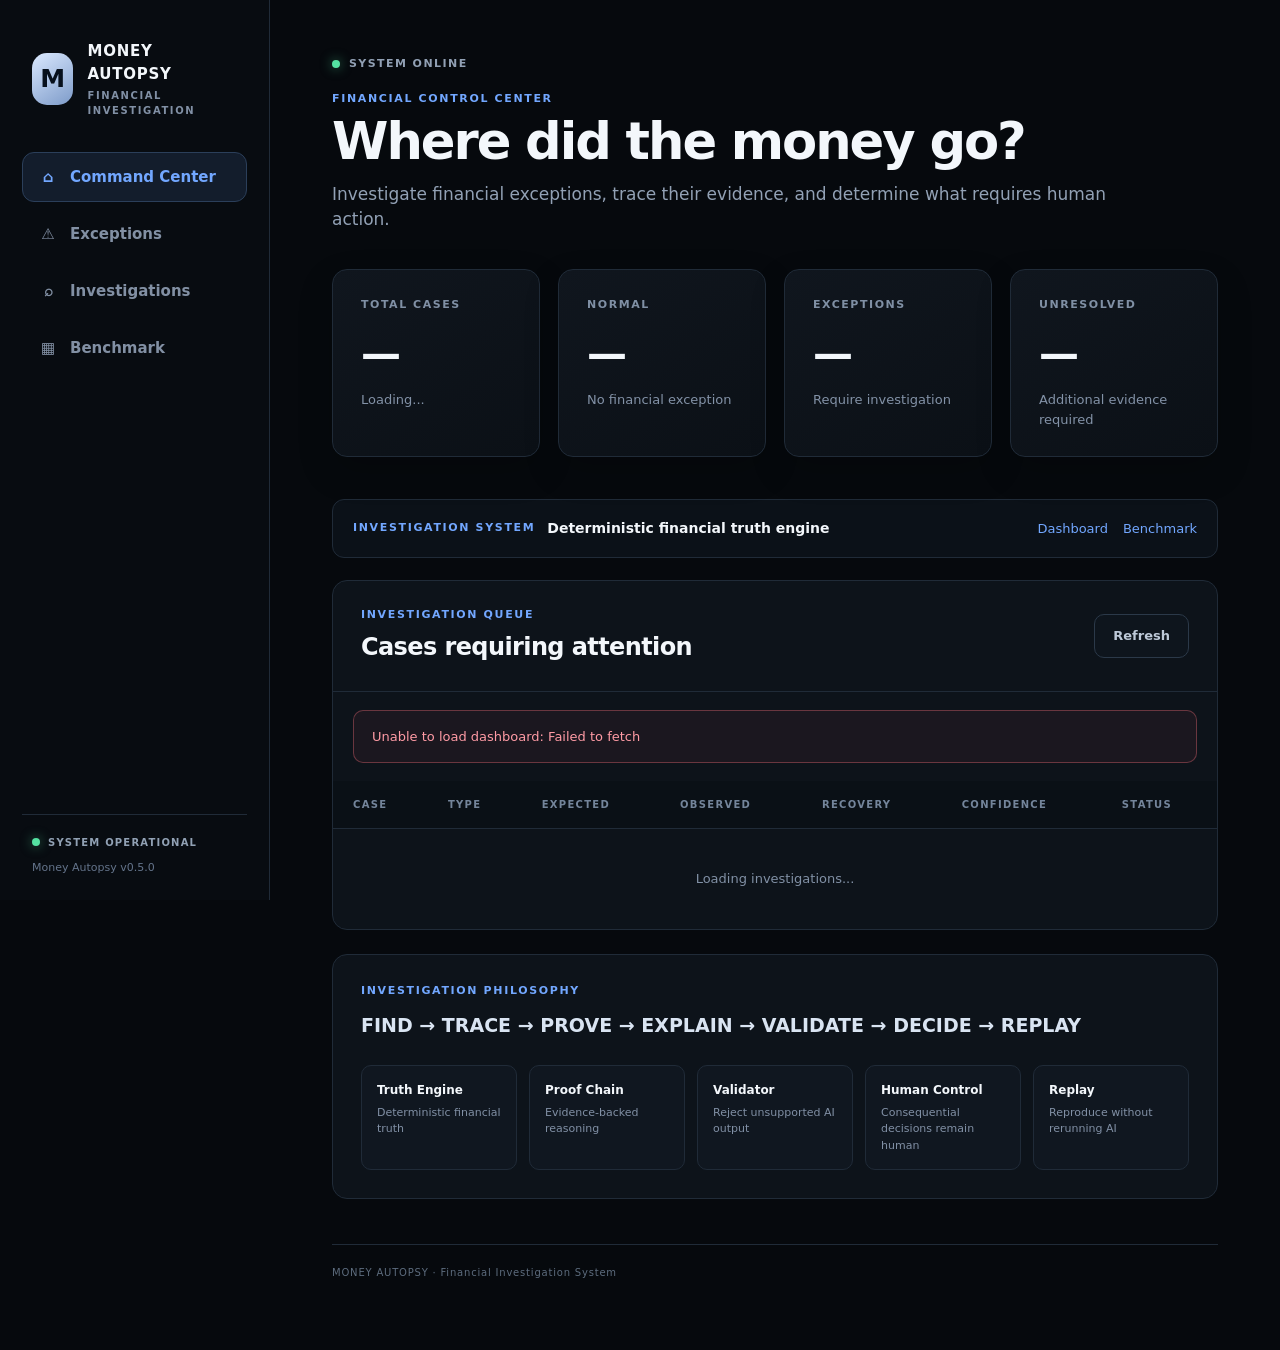
==== frontend/dashboard.html @ a24a87f7 "feat: initial Money Autopsy system" ====
﻿<!DOCTYPE html>
<html lang="en">

<head>

    <meta charset="UTF-8">

    <meta
        name="viewport"
        content="width=device-width, initial-scale=1.0"
    >

    <title>
        Command Center | Money Autopsy
    </title>

    <link
        rel="stylesheet"
        href="css/style.css?v=20260905b"
    >

</head>


<body>

<div class="app-shell">


    <!-- =====================================================
         SIDEBAR
         ===================================================== -->

    <aside class="sidebar">

        <div class="brand">

            <div class="brand-mark">
                M
            </div>

            <div>

                <div class="brand-name">
                    MONEY AUTOPSY
                </div>

                <div class="brand-subtitle">
                    FINANCIAL INVESTIGATION
                </div>

            </div>

        </div>


        <nav class="sidebar-nav">

            <a
                href="dashboard.html"
                class="nav-item active"
            >
                <span class="nav-icon">⌂</span>
                Command Center
            </a>


            <a
                href="#cases"
                class="nav-item"
            >
                <span class="nav-icon">⚠</span>
                Exceptions
            </a>


            <a
                href="#cases"
                class="nav-item"
            >
                <span class="nav-icon">⌕</span>
                Investigations
            </a>


            <a
                href="benchmark.html"
                class="nav-item"
            >
                <span class="nav-icon">▦</span>
                Benchmark
            </a>

        </nav>


        <div class="sidebar-footer">

            <div class="system-status">

                <span class="status-dot"></span>

                SYSTEM OPERATIONAL

            </div>

            <div class="sidebar-version">
                Money Autopsy v0.5.0
            </div>

        </div>

    </aside>


    <!-- =====================================================
         MAIN
         ===================================================== -->

    <main class="main-content">


        <div class="top-status">

            <span class="status-dot"></span>

            SYSTEM ONLINE

        </div>


        <section class="page-header">

            <div>

                <div class="eyebrow">
                    FINANCIAL CONTROL CENTER
                </div>

                <h1>
                    Where did the money go?
                </h1>

                <p class="page-description">
                    Investigate financial exceptions,
                    trace their evidence, and determine
                    what requires human action.
                </p>

            </div>

        </section>


        <!-- =================================================
             KPI CARDS
             ================================================= -->

        <section class="kpi-grid">


            <div class="kpi-card">

                <div class="kpi-label">
                    TOTAL CASES
                </div>

                <div
                    id="totalCases"
                    class="kpi-value"
                >
                    —
                </div>

                <div
                    id="totalCasesCaption"
                    class="kpi-caption"
                >
                    Loading...
                </div>

            </div>


            <div class="kpi-card">

                <div class="kpi-label">
                    NORMAL
                </div>

                <div
                    id="normalCases"
                    class="kpi-value"
                >
                    —
                </div>

                <div
                    id="normalCaption"
                    class="kpi-caption"
                >
                    No financial exception
                </div>

            </div>


            <div class="kpi-card">

                <div class="kpi-label">
                    EXCEPTIONS
                </div>

                <div
                    id="exceptionCases"
                    class="kpi-value"
                >
                    —
                </div>

                <div
                    id="exceptionCaption"
                    class="kpi-caption"
                >
                    Require investigation
                </div>

            </div>


            <div class="kpi-card">

                <div class="kpi-label">
                    UNRESOLVED
                </div>

                <div
                    id="unresolvedCases"
                    class="kpi-value"
                >
                    —
                </div>

                <div
                    id="unresolvedCaption"
                    class="kpi-caption"
                >
                    Additional evidence required
                </div>

            </div>

        </section>


        <!-- =================================================
             PHILOSOPHY
             ================================================= -->

        <section class="system-strip">

            <div class="eyebrow">
                INVESTIGATION SYSTEM
            </div>

            <strong>
                Deterministic financial truth engine
            </strong>

            <div class="system-strip-links">

                <a href="dashboard.html">
                    Dashboard
                </a>

                <a href="benchmark.html">
                    Benchmark
                </a>

            </div>

        </section>


        <!-- =================================================
             CASE QUEUE
             ================================================= -->

        <section
            id="cases"
            class="content-card"
        >

            <div class="card-header">

                <div>

                    <div class="eyebrow">
                        INVESTIGATION QUEUE
                    </div>

                    <h2>
                        Cases requiring attention
                    </h2>

                </div>


                <button
                    id="refreshButton"
                    class="secondary-button"
                >
                    Refresh
                </button>

            </div>


            <div
                id="dashboardError"
                class="error-panel hidden"
            ></div>


            <div class="table-wrapper">

                <table>

                    <thead>

                        <tr>

                            <th>CASE</th>

                            <th>TYPE</th>

                            <th>EXPECTED</th>

                            <th>OBSERVED</th>

                            <th>RECOVERY</th>

                            <th>CONFIDENCE</th>

                            <th>STATUS</th>

                        </tr>

                    </thead>


                    <tbody id="casesBody">

                        <tr>

                            <td
                                colspan="7"
                                class="table-empty"
                            >
                                Loading investigations...
                            </td>

                        </tr>

                    </tbody>

                </table>

            </div>

        </section>


        <!-- =================================================
             PHILOSOPHY
             ================================================= -->

        <section class="content-card philosophy-card">

            <div class="eyebrow">
                INVESTIGATION PHILOSOPHY
            </div>

            <div class="flow-title">
                FIND → TRACE → PROVE → EXPLAIN
                → VALIDATE → DECIDE → REPLAY
            </div>


            <div class="philosophy-grid">

                <div>
                    <strong>Truth Engine</strong>
                    <span>Deterministic financial truth</span>
                </div>

                <div>
                    <strong>Proof Chain</strong>
                    <span>Evidence-backed reasoning</span>
                </div>

                <div>
                    <strong>Validator</strong>
                    <span>Reject unsupported AI output</span>
                </div>

                <div>
                    <strong>Human Control</strong>
                    <span>Consequential decisions remain human</span>
                </div>

                <div>
                    <strong>Replay</strong>
                    <span>Reproduce without rerunning AI</span>
                </div>

            </div>

        </section>


        <footer class="page-footer">
            MONEY AUTOPSY · Financial Investigation System
        </footer>


    </main>

</div>


<script
    src="js/api.js?v=20260905b"
></script>

<script
    src="js/dashboard.js?v=20260905b"
></script>

</body>

</html>
---- frontend/css/style.css ----
﻿/* ============================================================
   MONEY AUTOPSY
   GLOBAL FRONTEND SYSTEM
   ============================================================ */

:root {

    --bg:
        #06090d;

    --panel:
        #0d1219;

    --panel-2:
        #101720;

    --border:
        #202b38;

    --border-light:
        #2b3949;

    --text:
        #f3f7fb;

    --muted:
        #8190a5;

    --muted-2:
        #64748b;

    --blue:
        #72a7ff;

    --blue-soft:
        #9bc1ff;

    --green:
        #54e1a1;

    --yellow:
        #f3c969;

    --red:
        #ff6f7d;

    --sidebar-width:
        270px;

}


/* ============================================================
   RESET
   ============================================================ */

* {

    box-sizing:
        border-box;

}


html {

    scroll-behavior:
        smooth;

}


body {

    margin:
        0;

    min-height:
        100vh;

    background:
        var(--bg);

    color:
        var(--text);

    font-family:
        Inter,
        ui-sans-serif,
        system-ui,
        -apple-system,
        BlinkMacSystemFont,
        "Segoe UI",
        sans-serif;

    font-size:
        15px;

    line-height:
        1.5;

}


button,
input,
select {

    font:
        inherit;

}


a {

    color:
        inherit;

    text-decoration:
        none;

}


/* ============================================================
   APP
   ============================================================ */

.app-shell {

    min-height:
        100vh;

    display:
        flex;

}


/* ============================================================
   SIDEBAR
   ============================================================ */

.sidebar {

    position:
        fixed;

    inset:
        0 auto 0 0;

    width:
        var(--sidebar-width);

    display:
        flex;

    flex-direction:
        column;

    padding:
        32px 22px 24px;

    background:
        #080c11;

    border-right:
        1px solid var(--border);

    z-index:
        20;

}


.brand {

    display:
        flex;

    align-items:
        center;

    gap:
        14px;

    padding:
        8px 10px 34px;

}


.brand-mark {

    width:
        52px;

    height:
        52px;

    display:
        grid;

    place-items:
        center;

    border-radius:
        15px;

    background:
        linear-gradient(
            145deg,
            #dbe9ff,
            #7d9bc9
        );

    color:
        #07101c;

    font-size:
        25px;

    font-weight:
        900;

}


.brand-name {

    font-size:
        15px;

    font-weight:
        900;

    letter-spacing:
        .05em;

}


.brand-subtitle {

    margin-top:
        3px;

    color:
        var(--muted);

    font-size:
        10px;

    letter-spacing:
        .16em;

    font-weight:
        700;

}


.sidebar-nav {

    display:
        flex;

    flex-direction:
        column;

    gap:
        7px;

}


.nav-item {

    min-height:
        50px;

    display:
        flex;

    align-items:
        center;

    gap:
        12px;

    padding:
        0 15px;

    border:
        1px solid transparent;

    border-radius:
        12px;

    color:
        #8290a4;

    font-size:
        15px;

    font-weight:
        600;

    transition:
        .18s ease;

}


.nav-item:hover {

    color:
        var(--text);

    background:
        #101721;

    border-color:
        var(--border);

}


.nav-item.active {

    color:
        var(--blue);

    background:
        #131d2c;

    border-color:
        #2b3f5a;

}


.nav-icon {

    width:
        20px;

    text-align:
        center;

    color:
        currentColor;

}


.sidebar-footer {

    margin-top:
        auto;

    padding:
        20px 10px 0;

    border-top:
        1px solid var(--border);

}


.system-status {

    display:
        flex;

    align-items:
        center;

    gap:
        8px;

    color:
        #91a1b4;

    font-size:
        10px;

    letter-spacing:
        .12em;

    font-weight:
        800;

}


.status-dot {

    width:
        8px;

    height:
        8px;

    border-radius:
        50%;

    display:
        inline-block;

    background:
        var(--green);

    box-shadow:
        0 0 12px
        rgba(84,225,161,.55);

}


.sidebar-version {

    margin-top:
        10px;

    color:
        var(--muted-2);

    font-size:
        11px;

}


/* ============================================================
   MAIN
   ============================================================ */

.main-content {

    width:
        calc(100% - var(--sidebar-width));

    margin-left:
        var(--sidebar-width);

    padding:
        56px 62px 70px;

    min-height:
        100vh;

}


.top-status {

    display:
        flex;

    align-items:
        center;

    gap:
        9px;

    margin-bottom:
        18px;

    color:
        #91a0b4;

    font-size:
        11px;

    font-weight:
        800;

    letter-spacing:
        .13em;

}


/* ============================================================
   HEADER
   ============================================================ */

.page-header {

    display:
        flex;

    align-items:
        flex-end;

    justify-content:
        space-between;

    gap:
        30px;

    margin-bottom:
        36px;

}


.eyebrow {

    margin-bottom:
        8px;

    color:
        var(--blue);

    font-size:
        11px;

    font-weight:
        900;

    letter-spacing:
        .15em;

}


h1 {

    margin:
        0;

    font-size:
        clamp(38px, 4vw, 58px);

    line-height:
        1.03;

    letter-spacing:
        -.04em;

}


h2 {

    margin:
        0;

    font-size:
        24px;

    letter-spacing:
        -.025em;

}


h3 {

    margin:
        0 0 7px;

}


.page-description {

    max-width:
        780px;

    margin:
        14px 0 0;

    color:
        #92a1b5;

    font-size:
        17px;

}


/* ============================================================
   BUTTONS
   ============================================================ */

.primary-button,
.secondary-button {

    display:
        inline-flex;

    align-items:
        center;

    justify-content:
        center;

    min-height:
        44px;

    padding:
        0 18px;

    border-radius:
        10px;

    cursor:
        pointer;

    font-size:
        13px;

    font-weight:
        800;

    transition:
        .18s ease;

}


.primary-button {

    border:
        1px solid #83aef0;

    background:
        #9bbcf0;

    color:
        #07101c;

}


.primary-button:hover {

    transform:
        translateY(-1px);

    filter:
        brightness(1.08);

}


.primary-button:disabled {

    opacity:
        .55;

    cursor:
        wait;

    transform:
        none;

}


.secondary-button {

    border:
        1px solid var(--border-light);

    background:
        #0e151d;

    color:
        #bdc9d8;

}


.secondary-button:hover {

    border-color:
        #48617f;

    color:
        var(--text);

}


.inline-button {

    margin-top:
        14px;

}


/* ============================================================
   KPI
   ============================================================ */

.kpi-grid {

    display:
        grid;

    grid-template-columns:
        repeat(4, minmax(0, 1fr));

    gap:
        18px;

    margin-bottom:
        42px;

}


.kpi-grid.three-column {

    grid-template-columns:
        repeat(3, minmax(0, 1fr));

}


.kpi-card {

    min-height:
        165px;

    padding:
        27px 28px;

    background:
        linear-gradient(
            145deg,
            #10161e,
            #0b1016
        );

    border:
        1px solid var(--border);

    border-radius:
        15px;

    box-shadow:
        0 14px 35px
        rgba(0,0,0,.18);

}


.kpi-label {

    color:
        #8090a5;

    font-size:
        11px;

    font-weight:
        900;

    letter-spacing:
        .14em;

}


.kpi-value {

    margin-top:
        21px;

    font-size:
        40px;

    line-height:
        1;

    font-weight:
        900;

    letter-spacing:
        -.035em;

}


.kpi-caption {

    margin-top:
        16px;

    color:
        #8392a7;

    font-size:
        13px;

}


/* ============================================================
   SYSTEM STRIP
   ============================================================ */

.system-strip {

    display:
        flex;

    align-items:
        center;

    gap:
        12px;

    margin:
        10px 0 22px;

    padding:
        18px 20px;

    background:
        #0b1118;

    border:
        1px solid var(--border);

    border-radius:
        12px;

}


.system-strip .eyebrow {

    margin:
        0;

}


.system-strip strong {

    font-size:
        14px;

}


.system-strip-links {

    margin-left:
        auto;

    display:
        flex;

    gap:
        15px;

}


.system-strip-links a {

    color:
        var(--blue);

    font-size:
        13px;

}


/* ============================================================
   CONTENT CARD
   ============================================================ */

.content-card {

    margin-bottom:
        24px;

    background:
        #0d131a;

    border:
        1px solid var(--border);

    border-radius:
        15px;

    overflow:
        hidden;

}


.card-header {

    display:
        flex;

    align-items:
        center;

    justify-content:
        space-between;

    gap:
        20px;

    padding:
        26px 28px;

    border-bottom:
        1px solid var(--border);

}


.card-header .eyebrow {

    margin-bottom:
        5px;

}


/* ============================================================
   TABLE
   ============================================================ */

.table-wrapper {

    width:
        100%;

    overflow-x:
        auto;

}


table {

    width:
        100%;

    border-collapse:
        collapse;

}


th {

    padding:
        16px 20px;

    text-align:
        left;

    color:
        #74859b;

    background:
        #0a1016;

    font-size:
        10px;

    letter-spacing:
        .13em;

    font-weight:
        900;

    white-space:
        nowrap;

}


td {

    padding:
        18px 20px;

    border-top:
        1px solid var(--border);

    color:
        #aebbd0;

    font-size:
        13px;

    white-space:
        nowrap;

}


tr:hover td {

    background:
        #101821;

}


.case-link {

    color:
        var(--blue);

    font-weight:
        800;

}


.case-link:hover {

    text-decoration:
        underline;

}


.type-badge,
.status-badge {

    display:
        inline-flex;

    align-items:
        center;

    min-height:
        26px;

    padding:
        0 9px;

    border:
        1px solid var(--border-light);

    border-radius:
        999px;

    color:
        #aebdd0;

    background:
        #101720;

    font-size:
        10px;

    font-weight:
        800;

}


.table-empty {

    height:
        100px;

    text-align:
        center;

    color:
        var(--muted);

}


/* ============================================================
   ERROR / LOADING
   ============================================================ */

.hidden {

    display:
        none !important;

}


.error-panel {

    margin:
        18px 20px;

    padding:
        16px 18px;

    border:
        1px solid
        rgba(255,111,125,.35);

    border-radius:
        10px;

    background:
        rgba(255,111,125,.06);

    color:
        #ff9ba5;

    font-size:
        13px;

}


.loading-panel {

    display:
        flex;

    align-items:
        center;

    gap:
        18px;

    margin-bottom:
        24px;

    padding:
        22px 25px;

    background:
        #0d141c;

    border:
        1px solid var(--border);

    border-radius:
        13px;

}


.loading-panel p {

    margin:
        4px 0 0;

    color:
        var(--muted);

    font-size:
        13px;

}


.spinner {

    width:
        30px;

    height:
        30px;

    border:
        3px solid #263241;

    border-top-color:
        var(--blue);

    border-radius:
        50%;

    animation:
        spin .8s linear infinite;

}


@keyframes spin {

    to {
        transform:
            rotate(360deg);
    }

}


/* ============================================================
   INVESTIGATION
   ============================================================ */

.case-hero {

    display:
        flex;

    align-items:
        center;

    justify-content:
        space-between;

    gap:
        30px;

    margin-bottom:
        24px;

    padding:
        28px;

    background:
        linear-gradient(
            135deg,
            #111b27,
            #0d141b
        );

    border:
        1px solid var(--border);

    border-radius:
        15px;

}


.case-hero-id {

    font-family:
        ui-monospace,
        SFMono-Regular,
        Menlo,
        monospace;

    font-size:
        27px;

    font-weight:
        900;

}


.case-hero-status {

    display:
        flex;

    gap:
        36px;

}


.case-status-block span {

    display:
        block;

    margin-bottom:
        5px;

    color:
        #708097;

    font-size:
        9px;

    font-weight:
        900;

    letter-spacing:
        .12em;

}


.case-status-block strong {

    color:
        var(--blue-soft);

}


/* ============================================================
   EVIDENCE
   ============================================================ */

.evidence-list {

    padding:
        8px 28px 28px;

}


.evidence-row {

    display:
        grid;

    grid-template-columns:
        210px 1fr;

    gap:
        20px;

    padding:
        17px 0;

    border-bottom:
        1px solid var(--border);

}


.evidence-row:last-child {

    border-bottom:
        0;

}


.evidence-type {

    color:
        #8090a6;

    font-size:
        11px;

    font-weight:
        900;

    letter-spacing:
        .1em;

}


.evidence-id {

    color:
        var(--blue-soft);

    font-family:
        ui-monospace,
        SFMono-Regular,
        Menlo,
        monospace;

    font-size:
        13px;

}


/* ============================================================
   PROOF
   ============================================================ */

.proof-list {

    padding:
        20px 28px 28px;

}


.proof-step {

    display:
        grid;

    grid-template-columns:
        48px 1fr;

    gap:
        17px;

    padding:
        20px 0;

    border-bottom:
        1px solid var(--border);

}


.proof-step:last-child {

    border-bottom:
        0;

}


.proof-index {

    width:
        38px;

    height:
        38px;

    display:
        grid;

    place-items:
        center;

    border:
        1px solid #2c425d;

    border-radius:
        10px;

    background:
        #111b27;

    color:
        var(--blue);

    font-family:
        ui-monospace,
        monospace;

    font-size:
        11px;

    font-weight:
        900;

}


.proof-title {

    margin-bottom:
        5px;

    font-weight:
        800;

}


.proof-description {

    color:
        var(--muted);

    font-size:
        13px;

}


/* ============================================================
   EMPTY
   ============================================================ */

.empty-panel {

    margin:
        25px;

    padding:
        45px 25px;

    text-align:
        center;

    border:
        1px dashed #293746;

    border-radius:
        13px;

    background:
        #0b1117;

}


.empty-icon {

    width:
        42px;

    height:
        42px;

    display:
        grid;

    place-items:
        center;

    margin:
        0 auto 14px;

    border-radius:
        50%;

    background:
        rgba(84,225,161,.08);

    color:
        var(--green);

    font-weight:
        900;

}


/* ============================================================
   PHILOSOPHY
   ============================================================ */

.philosophy-card {

    padding:
        28px;

}


.flow-title {

    margin:
        12px 0 25px;

    color:
        #d9e4f2;

    font-size:
        19px;

    font-weight:
        700;

}


.philosophy-grid {

    display:
        grid;

    grid-template-columns:
        repeat(5, 1fr);

    gap:
        12px;

}


.philosophy-grid div {

    padding:
        15px;

    background:
        #101720;

    border:
        1px solid var(--border);

    border-radius:
        10px;

}


.philosophy-grid strong {

    display:
        block;

    font-size:
        12px;

}


.philosophy-grid span {

    display:
        block;

    margin-top:
        6px;

    color:
        var(--muted);

    font-size:
        11px;

}


/* ============================================================
   PRINCIPLE
   ============================================================ */

.principle-card {

    margin-top:
        24px;

    padding:
        30px;

    background:
        linear-gradient(
            135deg,
            #101a27,
            #0c131b
        );

    border:
        1px solid #24364c;

    border-radius:
        15px;

}


.principle-badge {

    display:
        inline-flex;

    padding:
        6px 9px;

    border:
        1px solid #2b425f;

    border-radius:
        999px;

    color:
        var(--blue);

    background:
        #101b29;

    font-size:
        9px;

    font-weight:
        900;

    letter-spacing:
        .12em;

}


.principle-card h2 {

    margin-top:
        14px;

}


.principle-card p {

    max-width:
        850px;

    margin:
        10px 0 0;

    color:
        var(--muted);

}


/* ============================================================
   FOOTER
   ============================================================ */

.page-footer {

    display:
        flex;

    justify-content:
        space-between;

    margin-top:
        45px;

    padding-top:
        20px;

    border-top:
        1px solid var(--border);

    color:
        #5d6c7e;

    font-size:
        10px;

    letter-spacing:
        .08em;

}


/* ============================================================
   RESPONSIVE
   ============================================================ */

@media (
    max-width: 1100px
) {

    :root {

        --sidebar-width:
            220px;

    }


    .main-content {

        padding:
            40px 35px;

    }


    .kpi-grid {

        grid-template-columns:
            repeat(2, 1fr);

    }


    .philosophy-grid {

        grid-template-columns:
            repeat(2, 1fr);

    }

}


@media (
    max-width: 760px
) {

    .sidebar {

        position:
            relative;

        width:
            100%;

        min-height:
            auto;

        border-right:
            0;

        border-bottom:
            1px solid var(--border);

    }


    .app-shell {

        display:
            block;

    }


    .main-content {

        width:
            100%;

        margin-left:
            0;

        padding:
            30px 18px;

    }


    .sidebar-nav {

        flex-direction:
            row;

        overflow-x:
            auto;

    }


    .nav-item {

        white-space:
            nowrap;

    }


    .page-header {

        align-items:
            flex-start;

        flex-direction:
            column;

    }


    .kpi-grid,
    .kpi-grid.three-column {

        grid-template-columns:
            1fr;

    }


    .case-hero {

        align-items:
            flex-start;

        flex-direction:
            column;

    }


    .case-hero-status {

        flex-wrap:
            wrap;

    }


    .evidence-row {

        grid-template-columns:
            1fr;

        gap:
            5px;

    }


    .philosophy-grid {

        grid-template-columns:
            1fr;

    }

}
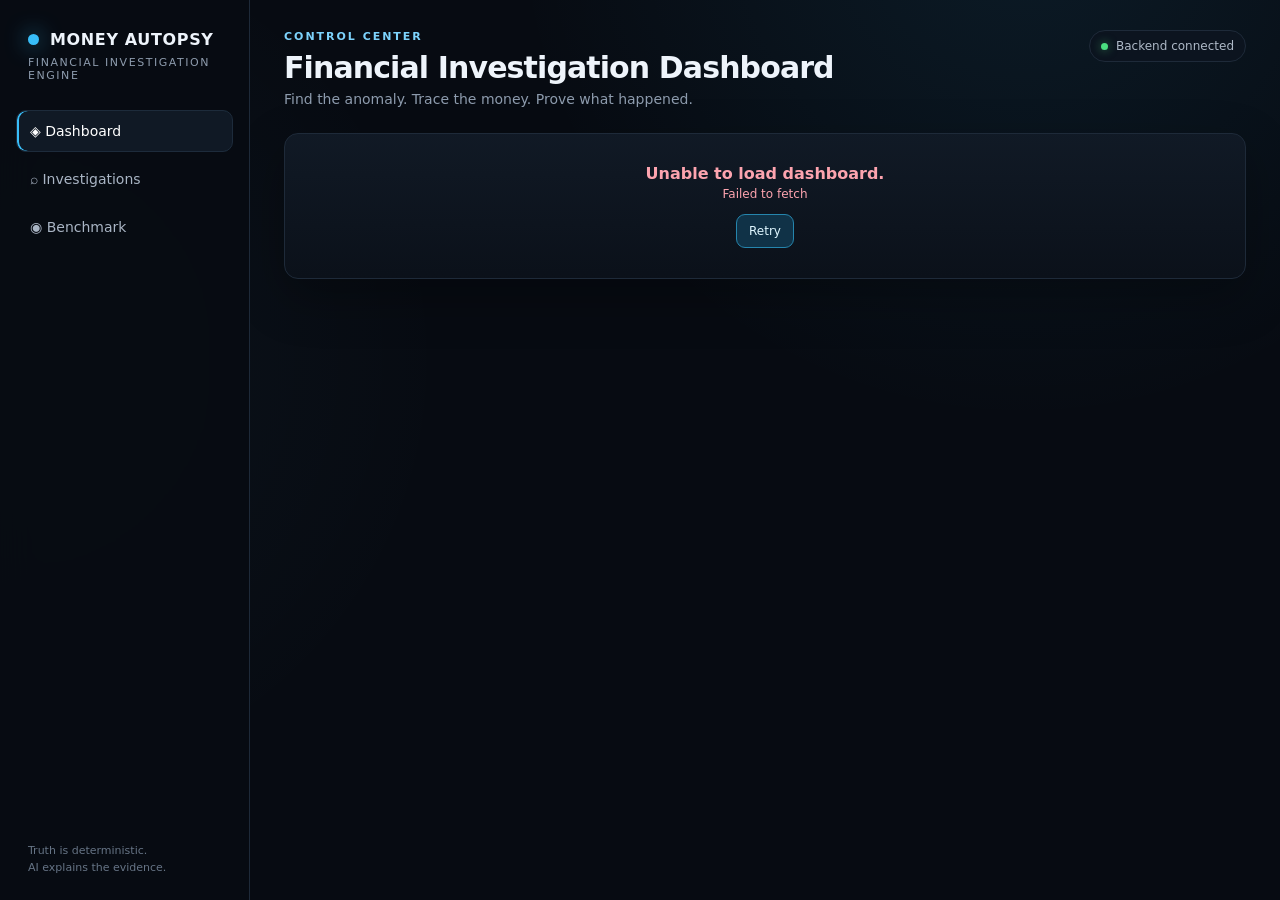
==== commit df25032d: "feat: complete Money Autopsy investigation platform" ====
--- a/frontend/dashboard.html
+++ b/frontend/dashboard.html
@@ -1,442 +1 @@
-﻿<!DOCTYPE html>
-<html lang="en">
-
-<head>
-
-    <meta charset="UTF-8">
-
-    <meta
-        name="viewport"
-        content="width=device-width, initial-scale=1.0"
-    >
-
-    <title>
-        Command Center | Money Autopsy
-    </title>
-
-    <link
-        rel="stylesheet"
-        href="css/style.css?v=20260905b"
-    >
-
-</head>
-
-
-<body>
-
-<div class="app-shell">
-
-
-    <!-- =====================================================
-         SIDEBAR
-         ===================================================== -->
-
-    <aside class="sidebar">
-
-        <div class="brand">
-
-            <div class="brand-mark">
-                M
-            </div>
-
-            <div>
-
-                <div class="brand-name">
-                    MONEY AUTOPSY
-                </div>
-
-                <div class="brand-subtitle">
-                    FINANCIAL INVESTIGATION
-                </div>
-
-            </div>
-
-        </div>
-
-
-        <nav class="sidebar-nav">
-
-            <a
-                href="dashboard.html"
-                class="nav-item active"
-            >
-                <span class="nav-icon">⌂</span>
-                Command Center
-            </a>
-
-
-            <a
-                href="#cases"
-                class="nav-item"
-            >
-                <span class="nav-icon">⚠</span>
-                Exceptions
-            </a>
-
-
-            <a
-                href="#cases"
-                class="nav-item"
-            >
-                <span class="nav-icon">⌕</span>
-                Investigations
-            </a>
-
-
-            <a
-                href="benchmark.html"
-                class="nav-item"
-            >
-                <span class="nav-icon">▦</span>
-                Benchmark
-            </a>
-
-        </nav>
-
-
-        <div class="sidebar-footer">
-
-            <div class="system-status">
-
-                <span class="status-dot"></span>
-
-                SYSTEM OPERATIONAL
-
-            </div>
-
-            <div class="sidebar-version">
-                Money Autopsy v0.5.0
-            </div>
-
-        </div>
-
-    </aside>
-
-
-    <!-- =====================================================
-         MAIN
-         ===================================================== -->
-
-    <main class="main-content">
-
-
-        <div class="top-status">
-
-            <span class="status-dot"></span>
-
-            SYSTEM ONLINE
-
-        </div>
-
-
-        <section class="page-header">
-
-            <div>
-
-                <div class="eyebrow">
-                    FINANCIAL CONTROL CENTER
-                </div>
-
-                <h1>
-                    Where did the money go?
-                </h1>
-
-                <p class="page-description">
-                    Investigate financial exceptions,
-                    trace their evidence, and determine
-                    what requires human action.
-                </p>
-
-            </div>
-
-        </section>
-
-
-        <!-- =================================================
-             KPI CARDS
-             ================================================= -->
-
-        <section class="kpi-grid">
-
-
-            <div class="kpi-card">
-
-                <div class="kpi-label">
-                    TOTAL CASES
-                </div>
-
-                <div
-                    id="totalCases"
-                    class="kpi-value"
-                >
-                    —
-                </div>
-
-                <div
-                    id="totalCasesCaption"
-                    class="kpi-caption"
-                >
-                    Loading...
-                </div>
-
-            </div>
-
-
-            <div class="kpi-card">
-
-                <div class="kpi-label">
-                    NORMAL
-                </div>
-
-                <div
-                    id="normalCases"
-                    class="kpi-value"
-                >
-                    —
-                </div>
-
-                <div
-                    id="normalCaption"
-                    class="kpi-caption"
-                >
-                    No financial exception
-                </div>
-
-            </div>
-
-
-            <div class="kpi-card">
-
-                <div class="kpi-label">
-                    EXCEPTIONS
-                </div>
-
-                <div
-                    id="exceptionCases"
-                    class="kpi-value"
-                >
-                    —
-                </div>
-
-                <div
-                    id="exceptionCaption"
-                    class="kpi-caption"
-                >
-                    Require investigation
-                </div>
-
-            </div>
-
-
-            <div class="kpi-card">
-
-                <div class="kpi-label">
-                    UNRESOLVED
-                </div>
-
-                <div
-                    id="unresolvedCases"
-                    class="kpi-value"
-                >
-                    —
-                </div>
-
-                <div
-                    id="unresolvedCaption"
-                    class="kpi-caption"
-                >
-                    Additional evidence required
-                </div>
-
-            </div>
-
-        </section>
-
-
-        <!-- =================================================
-             PHILOSOPHY
-             ================================================= -->
-
-        <section class="system-strip">
-
-            <div class="eyebrow">
-                INVESTIGATION SYSTEM
-            </div>
-
-            <strong>
-                Deterministic financial truth engine
-            </strong>
-
-            <div class="system-strip-links">
-
-                <a href="dashboard.html">
-                    Dashboard
-                </a>
-
-                <a href="benchmark.html">
-                    Benchmark
-                </a>
-
-            </div>
-
-        </section>
-
-
-        <!-- =================================================
-             CASE QUEUE
-             ================================================= -->
-
-        <section
-            id="cases"
-            class="content-card"
-        >
-
-            <div class="card-header">
-
-                <div>
-
-                    <div class="eyebrow">
-                        INVESTIGATION QUEUE
-                    </div>
-
-                    <h2>
-                        Cases requiring attention
-                    </h2>
-
-                </div>
-
-
-                <button
-                    id="refreshButton"
-                    class="secondary-button"
-                >
-                    Refresh
-                </button>
-
-            </div>
-
-
-            <div
-                id="dashboardError"
-                class="error-panel hidden"
-            ></div>
-
-
-            <div class="table-wrapper">
-
-                <table>
-
-                    <thead>
-
-                        <tr>
-
-                            <th>CASE</th>
-
-                            <th>TYPE</th>
-
-                            <th>EXPECTED</th>
-
-                            <th>OBSERVED</th>
-
-                            <th>RECOVERY</th>
-
-                            <th>CONFIDENCE</th>
-
-                            <th>STATUS</th>
-
-                        </tr>
-
-                    </thead>
-
-
-                    <tbody id="casesBody">
-
-                        <tr>
-
-                            <td
-                                colspan="7"
-                                class="table-empty"
-                            >
-                                Loading investigations...
-                            </td>
-
-                        </tr>
-
-                    </tbody>
-
-                </table>
-
-            </div>
-
-        </section>
-
-
-        <!-- =================================================
-             PHILOSOPHY
-             ================================================= -->
-
-        <section class="content-card philosophy-card">
-
-            <div class="eyebrow">
-                INVESTIGATION PHILOSOPHY
-            </div>
-
-            <div class="flow-title">
-                FIND → TRACE → PROVE → EXPLAIN
-                → VALIDATE → DECIDE → REPLAY
-            </div>
-
-
-            <div class="philosophy-grid">
-
-                <div>
-                    <strong>Truth Engine</strong>
-                    <span>Deterministic financial truth</span>
-                </div>
-
-                <div>
-                    <strong>Proof Chain</strong>
-                    <span>Evidence-backed reasoning</span>
-                </div>
-
-                <div>
-                    <strong>Validator</strong>
-                    <span>Reject unsupported AI output</span>
-                </div>
-
-                <div>
-                    <strong>Human Control</strong>
-                    <span>Consequential decisions remain human</span>
-                </div>
-
-                <div>
-                    <strong>Replay</strong>
-                    <span>Reproduce without rerunning AI</span>
-                </div>
-
-            </div>
-
-        </section>
-
-
-        <footer class="page-footer">
-            MONEY AUTOPSY · Financial Investigation System
-        </footer>
-
-
-    </main>
-
-</div>
-
-
-<script
-    src="js/api.js?v=20260905b"
-></script>
-
-<script
-    src="js/dashboard.js?v=20260905b"
-></script>
-
-</body>
-
-</html>+<!doctype html><html lang="en"><head><meta charset="utf-8"><meta name="viewport" content="width=device-width,initial-scale=1"><title>Money Autopsy — Dashboard</title><link rel="stylesheet" href="css/style.css?v=3"></head><body><div class="app"><aside class="sidebar"><div class="brand"><div class="brand-mark"><span class="brand-dot"></span><span>MONEY AUTOPSY</span></div><small>Financial investigation engine</small></div><nav class="nav"><a class="active" href="dashboard.html">◈ Dashboard</a><a href="investigation.html">⌕ Investigations</a><a href="benchmark.html">◉ Benchmark</a></nav><div class="sidebar-foot">Truth is deterministic.<br>AI explains the evidence.</div></aside><main class="main"><header class="topbar"><div><div class="eyebrow">Control center</div><h1>Financial Investigation Dashboard</h1><p class="subtitle">Find the anomaly. Trace the money. Prove what happened.</p></div><div class="status-pill"><span class="status-dot"></span> Backend connected</div></header><div id="dashboard-error" class="card error" hidden></div><div id="dashboard-loading" class="card loading">Loading financial control center…</div><section id="dashboard-content" hidden><div class="grid kpis"><div class="card kpi"><div class="kpi-label">Total cases</div><div id="total-cases" class="kpi-value">—</div><div class="kpi-note">Investigable financial records</div></div><div class="card kpi"><div class="kpi-label">Normal</div><div id="normal-cases" class="kpi-value">—</div><div class="kpi-note">No action required</div></div><div class="card kpi"><div class="kpi-label">Exceptions</div><div id="exception-cases" class="kpi-value">—</div><div class="kpi-note">Require investigation or review</div></div><div class="card kpi"><div class="kpi-label">Unresolved</div><div id="unresolved-cases" class="kpi-value">—</div><div class="kpi-note">Evidence required</div></div></div><div class="grid two"><section class="card section"><div class="section-head"><div><div class="section-title">Exception distribution</div><div class="section-note">Synthetic financial world</div></div></div><div id="exception-bars" class="bars"></div></section><section class="card section"><div class="section-head"><div><div class="section-title">Investigation queue</div><div class="section-note">Open a case to inspect its proof chain</div></div><a class="btn primary" href="investigation.html">Investigate</a></div><div class="controls" style="margin-bottom:12px"><input id="case-search" class="search" placeholder="Search CASE_000151…"></div><div id="queue" class="table-wrap"></div></section></div><section class="card section" style="margin-top:14px"><div class="section-head"><div><div class="section-title">System principles</div><div class="section-note">Money Autopsy operating model</div></div></div><div class="grid" style="grid-template-columns:repeat(3,1fr)"><div><span class="badge good">DETERMINISTIC</span><p style="color:#9eacbc;font-size:12px;line-height:1.6">Financial truth is established by deterministic rules, not by an LLM.</p></div><div><span class="badge">EVIDENCE-GROUNDED</span><p style="color:#9eacbc;font-size:12px;line-height:1.6">Every investigation can point back to the records used to support its conclusion.</p></div><div><span class="badge warn">UNRESOLVED IS VALID</span><p style="color:#9eacbc;font-size:12px;line-height:1.6">Insufficient evidence becomes a first-class outcome instead of a fabricated answer.</p></div></div></section></section></main></div><script src="js/api.js?v=3"></script><script src="js/dashboard.js?v=3"></script></body></html>
--- a/frontend/css/style.css
+++ b/frontend/css/style.css
@@ -1,1902 +1 @@
-﻿/* ============================================================
-   MONEY AUTOPSY
-   GLOBAL FRONTEND SYSTEM
-   ============================================================ */
-
-:root {
-
-    --bg:
-        #06090d;
-
-    --panel:
-        #0d1219;
-
-    --panel-2:
-        #101720;
-
-    --border:
-        #202b38;
-
-    --border-light:
-        #2b3949;
-
-    --text:
-        #f3f7fb;
-
-    --muted:
-        #8190a5;
-
-    --muted-2:
-        #64748b;
-
-    --blue:
-        #72a7ff;
-
-    --blue-soft:
-        #9bc1ff;
-
-    --green:
-        #54e1a1;
-
-    --yellow:
-        #f3c969;
-
-    --red:
-        #ff6f7d;
-
-    --sidebar-width:
-        270px;
-
-}
-
-
-/* ============================================================
-   RESET
-   ============================================================ */
-
-* {
-
-    box-sizing:
-        border-box;
-
-}
-
-
-html {
-
-    scroll-behavior:
-        smooth;
-
-}
-
-
-body {
-
-    margin:
-        0;
-
-    min-height:
-        100vh;
-
-    background:
-        var(--bg);
-
-    color:
-        var(--text);
-
-    font-family:
-        Inter,
-        ui-sans-serif,
-        system-ui,
-        -apple-system,
-        BlinkMacSystemFont,
-        "Segoe UI",
-        sans-serif;
-
-    font-size:
-        15px;
-
-    line-height:
-        1.5;
-
-}
-
-
-button,
-input,
-select {
-
-    font:
-        inherit;
-
-}
-
-
-a {
-
-    color:
-        inherit;
-
-    text-decoration:
-        none;
-
-}
-
-
-/* ============================================================
-   APP
-   ============================================================ */
-
-.app-shell {
-
-    min-height:
-        100vh;
-
-    display:
-        flex;
-
-}
-
-
-/* ============================================================
-   SIDEBAR
-   ============================================================ */
-
-.sidebar {
-
-    position:
-        fixed;
-
-    inset:
-        0 auto 0 0;
-
-    width:
-        var(--sidebar-width);
-
-    display:
-        flex;
-
-    flex-direction:
-        column;
-
-    padding:
-        32px 22px 24px;
-
-    background:
-        #080c11;
-
-    border-right:
-        1px solid var(--border);
-
-    z-index:
-        20;
-
-}
-
-
-.brand {
-
-    display:
-        flex;
-
-    align-items:
-        center;
-
-    gap:
-        14px;
-
-    padding:
-        8px 10px 34px;
-
-}
-
-
-.brand-mark {
-
-    width:
-        52px;
-
-    height:
-        52px;
-
-    display:
-        grid;
-
-    place-items:
-        center;
-
-    border-radius:
-        15px;
-
-    background:
-        linear-gradient(
-            145deg,
-            #dbe9ff,
-            #7d9bc9
-        );
-
-    color:
-        #07101c;
-
-    font-size:
-        25px;
-
-    font-weight:
-        900;
-
-}
-
-
-.brand-name {
-
-    font-size:
-        15px;
-
-    font-weight:
-        900;
-
-    letter-spacing:
-        .05em;
-
-}
-
-
-.brand-subtitle {
-
-    margin-top:
-        3px;
-
-    color:
-        var(--muted);
-
-    font-size:
-        10px;
-
-    letter-spacing:
-        .16em;
-
-    font-weight:
-        700;
-
-}
-
-
-.sidebar-nav {
-
-    display:
-        flex;
-
-    flex-direction:
-        column;
-
-    gap:
-        7px;
-
-}
-
-
-.nav-item {
-
-    min-height:
-        50px;
-
-    display:
-        flex;
-
-    align-items:
-        center;
-
-    gap:
-        12px;
-
-    padding:
-        0 15px;
-
-    border:
-        1px solid transparent;
-
-    border-radius:
-        12px;
-
-    color:
-        #8290a4;
-
-    font-size:
-        15px;
-
-    font-weight:
-        600;
-
-    transition:
-        .18s ease;
-
-}
-
-
-.nav-item:hover {
-
-    color:
-        var(--text);
-
-    background:
-        #101721;
-
-    border-color:
-        var(--border);
-
-}
-
-
-.nav-item.active {
-
-    color:
-        var(--blue);
-
-    background:
-        #131d2c;
-
-    border-color:
-        #2b3f5a;
-
-}
-
-
-.nav-icon {
-
-    width:
-        20px;
-
-    text-align:
-        center;
-
-    color:
-        currentColor;
-
-}
-
-
-.sidebar-footer {
-
-    margin-top:
-        auto;
-
-    padding:
-        20px 10px 0;
-
-    border-top:
-        1px solid var(--border);
-
-}
-
-
-.system-status {
-
-    display:
-        flex;
-
-    align-items:
-        center;
-
-    gap:
-        8px;
-
-    color:
-        #91a1b4;
-
-    font-size:
-        10px;
-
-    letter-spacing:
-        .12em;
-
-    font-weight:
-        800;
-
-}
-
-
-.status-dot {
-
-    width:
-        8px;
-
-    height:
-        8px;
-
-    border-radius:
-        50%;
-
-    display:
-        inline-block;
-
-    background:
-        var(--green);
-
-    box-shadow:
-        0 0 12px
-        rgba(84,225,161,.55);
-
-}
-
-
-.sidebar-version {
-
-    margin-top:
-        10px;
-
-    color:
-        var(--muted-2);
-
-    font-size:
-        11px;
-
-}
-
-
-/* ============================================================
-   MAIN
-   ============================================================ */
-
-.main-content {
-
-    width:
-        calc(100% - var(--sidebar-width));
-
-    margin-left:
-        var(--sidebar-width);
-
-    padding:
-        56px 62px 70px;
-
-    min-height:
-        100vh;
-
-}
-
-
-.top-status {
-
-    display:
-        flex;
-
-    align-items:
-        center;
-
-    gap:
-        9px;
-
-    margin-bottom:
-        18px;
-
-    color:
-        #91a0b4;
-
-    font-size:
-        11px;
-
-    font-weight:
-        800;
-
-    letter-spacing:
-        .13em;
-
-}
-
-
-/* ============================================================
-   HEADER
-   ============================================================ */
-
-.page-header {
-
-    display:
-        flex;
-
-    align-items:
-        flex-end;
-
-    justify-content:
-        space-between;
-
-    gap:
-        30px;
-
-    margin-bottom:
-        36px;
-
-}
-
-
-.eyebrow {
-
-    margin-bottom:
-        8px;
-
-    color:
-        var(--blue);
-
-    font-size:
-        11px;
-
-    font-weight:
-        900;
-
-    letter-spacing:
-        .15em;
-
-}
-
-
-h1 {
-
-    margin:
-        0;
-
-    font-size:
-        clamp(38px, 4vw, 58px);
-
-    line-height:
-        1.03;
-
-    letter-spacing:
-        -.04em;
-
-}
-
-
-h2 {
-
-    margin:
-        0;
-
-    font-size:
-        24px;
-
-    letter-spacing:
-        -.025em;
-
-}
-
-
-h3 {
-
-    margin:
-        0 0 7px;
-
-}
-
-
-.page-description {
-
-    max-width:
-        780px;
-
-    margin:
-        14px 0 0;
-
-    color:
-        #92a1b5;
-
-    font-size:
-        17px;
-
-}
-
-
-/* ============================================================
-   BUTTONS
-   ============================================================ */
-
-.primary-button,
-.secondary-button {
-
-    display:
-        inline-flex;
-
-    align-items:
-        center;
-
-    justify-content:
-        center;
-
-    min-height:
-        44px;
-
-    padding:
-        0 18px;
-
-    border-radius:
-        10px;
-
-    cursor:
-        pointer;
-
-    font-size:
-        13px;
-
-    font-weight:
-        800;
-
-    transition:
-        .18s ease;
-
-}
-
-
-.primary-button {
-
-    border:
-        1px solid #83aef0;
-
-    background:
-        #9bbcf0;
-
-    color:
-        #07101c;
-
-}
-
-
-.primary-button:hover {
-
-    transform:
-        translateY(-1px);
-
-    filter:
-        brightness(1.08);
-
-}
-
-
-.primary-button:disabled {
-
-    opacity:
-        .55;
-
-    cursor:
-        wait;
-
-    transform:
-        none;
-
-}
-
-
-.secondary-button {
-
-    border:
-        1px solid var(--border-light);
-
-    background:
-        #0e151d;
-
-    color:
-        #bdc9d8;
-
-}
-
-
-.secondary-button:hover {
-
-    border-color:
-        #48617f;
-
-    color:
-        var(--text);
-
-}
-
-
-.inline-button {
-
-    margin-top:
-        14px;
-
-}
-
-
-/* ============================================================
-   KPI
-   ============================================================ */
-
-.kpi-grid {
-
-    display:
-        grid;
-
-    grid-template-columns:
-        repeat(4, minmax(0, 1fr));
-
-    gap:
-        18px;
-
-    margin-bottom:
-        42px;
-
-}
-
-
-.kpi-grid.three-column {
-
-    grid-template-columns:
-        repeat(3, minmax(0, 1fr));
-
-}
-
-
-.kpi-card {
-
-    min-height:
-        165px;
-
-    padding:
-        27px 28px;
-
-    background:
-        linear-gradient(
-            145deg,
-            #10161e,
-            #0b1016
-        );
-
-    border:
-        1px solid var(--border);
-
-    border-radius:
-        15px;
-
-    box-shadow:
-        0 14px 35px
-        rgba(0,0,0,.18);
-
-}
-
-
-.kpi-label {
-
-    color:
-        #8090a5;
-
-    font-size:
-        11px;
-
-    font-weight:
-        900;
-
-    letter-spacing:
-        .14em;
-
-}
-
-
-.kpi-value {
-
-    margin-top:
-        21px;
-
-    font-size:
-        40px;
-
-    line-height:
-        1;
-
-    font-weight:
-        900;
-
-    letter-spacing:
-        -.035em;
-
-}
-
-
-.kpi-caption {
-
-    margin-top:
-        16px;
-
-    color:
-        #8392a7;
-
-    font-size:
-        13px;
-
-}
-
-
-/* ============================================================
-   SYSTEM STRIP
-   ============================================================ */
-
-.system-strip {
-
-    display:
-        flex;
-
-    align-items:
-        center;
-
-    gap:
-        12px;
-
-    margin:
-        10px 0 22px;
-
-    padding:
-        18px 20px;
-
-    background:
-        #0b1118;
-
-    border:
-        1px solid var(--border);
-
-    border-radius:
-        12px;
-
-}
-
-
-.system-strip .eyebrow {
-
-    margin:
-        0;
-
-}
-
-
-.system-strip strong {
-
-    font-size:
-        14px;
-
-}
-
-
-.system-strip-links {
-
-    margin-left:
-        auto;
-
-    display:
-        flex;
-
-    gap:
-        15px;
-
-}
-
-
-.system-strip-links a {
-
-    color:
-        var(--blue);
-
-    font-size:
-        13px;
-
-}
-
-
-/* ============================================================
-   CONTENT CARD
-   ============================================================ */
-
-.content-card {
-
-    margin-bottom:
-        24px;
-
-    background:
-        #0d131a;
-
-    border:
-        1px solid var(--border);
-
-    border-radius:
-        15px;
-
-    overflow:
-        hidden;
-
-}
-
-
-.card-header {
-
-    display:
-        flex;
-
-    align-items:
-        center;
-
-    justify-content:
-        space-between;
-
-    gap:
-        20px;
-
-    padding:
-        26px 28px;
-
-    border-bottom:
-        1px solid var(--border);
-
-}
-
-
-.card-header .eyebrow {
-
-    margin-bottom:
-        5px;
-
-}
-
-
-/* ============================================================
-   TABLE
-   ============================================================ */
-
-.table-wrapper {
-
-    width:
-        100%;
-
-    overflow-x:
-        auto;
-
-}
-
-
-table {
-
-    width:
-        100%;
-
-    border-collapse:
-        collapse;
-
-}
-
-
-th {
-
-    padding:
-        16px 20px;
-
-    text-align:
-        left;
-
-    color:
-        #74859b;
-
-    background:
-        #0a1016;
-
-    font-size:
-        10px;
-
-    letter-spacing:
-        .13em;
-
-    font-weight:
-        900;
-
-    white-space:
-        nowrap;
-
-}
-
-
-td {
-
-    padding:
-        18px 20px;
-
-    border-top:
-        1px solid var(--border);
-
-    color:
-        #aebbd0;
-
-    font-size:
-        13px;
-
-    white-space:
-        nowrap;
-
-}
-
-
-tr:hover td {
-
-    background:
-        #101821;
-
-}
-
-
-.case-link {
-
-    color:
-        var(--blue);
-
-    font-weight:
-        800;
-
-}
-
-
-.case-link:hover {
-
-    text-decoration:
-        underline;
-
-}
-
-
-.type-badge,
-.status-badge {
-
-    display:
-        inline-flex;
-
-    align-items:
-        center;
-
-    min-height:
-        26px;
-
-    padding:
-        0 9px;
-
-    border:
-        1px solid var(--border-light);
-
-    border-radius:
-        999px;
-
-    color:
-        #aebdd0;
-
-    background:
-        #101720;
-
-    font-size:
-        10px;
-
-    font-weight:
-        800;
-
-}
-
-
-.table-empty {
-
-    height:
-        100px;
-
-    text-align:
-        center;
-
-    color:
-        var(--muted);
-
-}
-
-
-/* ============================================================
-   ERROR / LOADING
-   ============================================================ */
-
-.hidden {
-
-    display:
-        none !important;
-
-}
-
-
-.error-panel {
-
-    margin:
-        18px 20px;
-
-    padding:
-        16px 18px;
-
-    border:
-        1px solid
-        rgba(255,111,125,.35);
-
-    border-radius:
-        10px;
-
-    background:
-        rgba(255,111,125,.06);
-
-    color:
-        #ff9ba5;
-
-    font-size:
-        13px;
-
-}
-
-
-.loading-panel {
-
-    display:
-        flex;
-
-    align-items:
-        center;
-
-    gap:
-        18px;
-
-    margin-bottom:
-        24px;
-
-    padding:
-        22px 25px;
-
-    background:
-        #0d141c;
-
-    border:
-        1px solid var(--border);
-
-    border-radius:
-        13px;
-
-}
-
-
-.loading-panel p {
-
-    margin:
-        4px 0 0;
-
-    color:
-        var(--muted);
-
-    font-size:
-        13px;
-
-}
-
-
-.spinner {
-
-    width:
-        30px;
-
-    height:
-        30px;
-
-    border:
-        3px solid #263241;
-
-    border-top-color:
-        var(--blue);
-
-    border-radius:
-        50%;
-
-    animation:
-        spin .8s linear infinite;
-
-}
-
-
-@keyframes spin {
-
-    to {
-        transform:
-            rotate(360deg);
-    }
-
-}
-
-
-/* ============================================================
-   INVESTIGATION
-   ============================================================ */
-
-.case-hero {
-
-    display:
-        flex;
-
-    align-items:
-        center;
-
-    justify-content:
-        space-between;
-
-    gap:
-        30px;
-
-    margin-bottom:
-        24px;
-
-    padding:
-        28px;
-
-    background:
-        linear-gradient(
-            135deg,
-            #111b27,
-            #0d141b
-        );
-
-    border:
-        1px solid var(--border);
-
-    border-radius:
-        15px;
-
-}
-
-
-.case-hero-id {
-
-    font-family:
-        ui-monospace,
-        SFMono-Regular,
-        Menlo,
-        monospace;
-
-    font-size:
-        27px;
-
-    font-weight:
-        900;
-
-}
-
-
-.case-hero-status {
-
-    display:
-        flex;
-
-    gap:
-        36px;
-
-}
-
-
-.case-status-block span {
-
-    display:
-        block;
-
-    margin-bottom:
-        5px;
-
-    color:
-        #708097;
-
-    font-size:
-        9px;
-
-    font-weight:
-        900;
-
-    letter-spacing:
-        .12em;
-
-}
-
-
-.case-status-block strong {
-
-    color:
-        var(--blue-soft);
-
-}
-
-
-/* ============================================================
-   EVIDENCE
-   ============================================================ */
-
-.evidence-list {
-
-    padding:
-        8px 28px 28px;
-
-}
-
-
-.evidence-row {
-
-    display:
-        grid;
-
-    grid-template-columns:
-        210px 1fr;
-
-    gap:
-        20px;
-
-    padding:
-        17px 0;
-
-    border-bottom:
-        1px solid var(--border);
-
-}
-
-
-.evidence-row:last-child {
-
-    border-bottom:
-        0;
-
-}
-
-
-.evidence-type {
-
-    color:
-        #8090a6;
-
-    font-size:
-        11px;
-
-    font-weight:
-        900;
-
-    letter-spacing:
-        .1em;
-
-}
-
-
-.evidence-id {
-
-    color:
-        var(--blue-soft);
-
-    font-family:
-        ui-monospace,
-        SFMono-Regular,
-        Menlo,
-        monospace;
-
-    font-size:
-        13px;
-
-}
-
-
-/* ============================================================
-   PROOF
-   ============================================================ */
-
-.proof-list {
-
-    padding:
-        20px 28px 28px;
-
-}
-
-
-.proof-step {
-
-    display:
-        grid;
-
-    grid-template-columns:
-        48px 1fr;
-
-    gap:
-        17px;
-
-    padding:
-        20px 0;
-
-    border-bottom:
-        1px solid var(--border);
-
-}
-
-
-.proof-step:last-child {
-
-    border-bottom:
-        0;
-
-}
-
-
-.proof-index {
-
-    width:
-        38px;
-
-    height:
-        38px;
-
-    display:
-        grid;
-
-    place-items:
-        center;
-
-    border:
-        1px solid #2c425d;
-
-    border-radius:
-        10px;
-
-    background:
-        #111b27;
-
-    color:
-        var(--blue);
-
-    font-family:
-        ui-monospace,
-        monospace;
-
-    font-size:
-        11px;
-
-    font-weight:
-        900;
-
-}
-
-
-.proof-title {
-
-    margin-bottom:
-        5px;
-
-    font-weight:
-        800;
-
-}
-
-
-.proof-description {
-
-    color:
-        var(--muted);
-
-    font-size:
-        13px;
-
-}
-
-
-/* ============================================================
-   EMPTY
-   ============================================================ */
-
-.empty-panel {
-
-    margin:
-        25px;
-
-    padding:
-        45px 25px;
-
-    text-align:
-        center;
-
-    border:
-        1px dashed #293746;
-
-    border-radius:
-        13px;
-
-    background:
-        #0b1117;
-
-}
-
-
-.empty-icon {
-
-    width:
-        42px;
-
-    height:
-        42px;
-
-    display:
-        grid;
-
-    place-items:
-        center;
-
-    margin:
-        0 auto 14px;
-
-    border-radius:
-        50%;
-
-    background:
-        rgba(84,225,161,.08);
-
-    color:
-        var(--green);
-
-    font-weight:
-        900;
-
-}
-
-
-/* ============================================================
-   PHILOSOPHY
-   ============================================================ */
-
-.philosophy-card {
-
-    padding:
-        28px;
-
-}
-
-
-.flow-title {
-
-    margin:
-        12px 0 25px;
-
-    color:
-        #d9e4f2;
-
-    font-size:
-        19px;
-
-    font-weight:
-        700;
-
-}
-
-
-.philosophy-grid {
-
-    display:
-        grid;
-
-    grid-template-columns:
-        repeat(5, 1fr);
-
-    gap:
-        12px;
-
-}
-
-
-.philosophy-grid div {
-
-    padding:
-        15px;
-
-    background:
-        #101720;
-
-    border:
-        1px solid var(--border);
-
-    border-radius:
-        10px;
-
-}
-
-
-.philosophy-grid strong {
-
-    display:
-        block;
-
-    font-size:
-        12px;
-
-}
-
-
-.philosophy-grid span {
-
-    display:
-        block;
-
-    margin-top:
-        6px;
-
-    color:
-        var(--muted);
-
-    font-size:
-        11px;
-
-}
-
-
-/* ============================================================
-   PRINCIPLE
-   ============================================================ */
-
-.principle-card {
-
-    margin-top:
-        24px;
-
-    padding:
-        30px;
-
-    background:
-        linear-gradient(
-            135deg,
-            #101a27,
-            #0c131b
-        );
-
-    border:
-        1px solid #24364c;
-
-    border-radius:
-        15px;
-
-}
-
-
-.principle-badge {
-
-    display:
-        inline-flex;
-
-    padding:
-        6px 9px;
-
-    border:
-        1px solid #2b425f;
-
-    border-radius:
-        999px;
-
-    color:
-        var(--blue);
-
-    background:
-        #101b29;
-
-    font-size:
-        9px;
-
-    font-weight:
-        900;
-
-    letter-spacing:
-        .12em;
-
-}
-
-
-.principle-card h2 {
-
-    margin-top:
-        14px;
-
-}
-
-
-.principle-card p {
-
-    max-width:
-        850px;
-
-    margin:
-        10px 0 0;
-
-    color:
-        var(--muted);
-
-}
-
-
-/* ============================================================
-   FOOTER
-   ============================================================ */
-
-.page-footer {
-
-    display:
-        flex;
-
-    justify-content:
-        space-between;
-
-    margin-top:
-        45px;
-
-    padding-top:
-        20px;
-
-    border-top:
-        1px solid var(--border);
-
-    color:
-        #5d6c7e;
-
-    font-size:
-        10px;
-
-    letter-spacing:
-        .08em;
-
-}
-
-
-/* ============================================================
-   RESPONSIVE
-   ============================================================ */
-
-@media (
-    max-width: 1100px
-) {
-
-    :root {
-
-        --sidebar-width:
-            220px;
-
-    }
-
-
-    .main-content {
-
-        padding:
-            40px 35px;
-
-    }
-
-
-    .kpi-grid {
-
-        grid-template-columns:
-            repeat(2, 1fr);
-
-    }
-
-
-    .philosophy-grid {
-
-        grid-template-columns:
-            repeat(2, 1fr);
-
-    }
-
-}
-
-
-@media (
-    max-width: 760px
-) {
-
-    .sidebar {
-
-        position:
-            relative;
-
-        width:
-            100%;
-
-        min-height:
-            auto;
-
-        border-right:
-            0;
-
-        border-bottom:
-            1px solid var(--border);
-
-    }
-
-
-    .app-shell {
-
-        display:
-            block;
-
-    }
-
-
-    .main-content {
-
-        width:
-            100%;
-
-        margin-left:
-            0;
-
-        padding:
-            30px 18px;
-
-    }
-
-
-    .sidebar-nav {
-
-        flex-direction:
-            row;
-
-        overflow-x:
-            auto;
-
-    }
-
-
-    .nav-item {
-
-        white-space:
-            nowrap;
-
-    }
-
-
-    .page-header {
-
-        align-items:
-            flex-start;
-
-        flex-direction:
-            column;
-
-    }
-
-
-    .kpi-grid,
-    .kpi-grid.three-column {
-
-        grid-template-columns:
-            1fr;
-
-    }
-
-
-    .case-hero {
-
-        align-items:
-            flex-start;
-
-        flex-direction:
-            column;
-
-    }
-
-
-    .case-hero-status {
-
-        flex-wrap:
-            wrap;
-
-    }
-
-
-    .evidence-row {
-
-        grid-template-columns:
-            1fr;
-
-        gap:
-            5px;
-
-    }
-
-
-    .philosophy-grid {
-
-        grid-template-columns:
-            1fr;
-
-    }
-
-}+:root{--bg:#070b12;--panel:#0d131d;--panel2:#111a26;--border:#1e2a39;--text:#eef4fb;--muted:#8d9bad;--accent:#7dd3fc;--accent2:#38bdf8;--good:#4ade80;--warn:#fbbf24;--bad:#fb7185;--shadow:0 18px 50px rgba(0,0,0,.28)}*{box-sizing:border-box}html,body{margin:0;min-height:100%;font-family:Inter,ui-sans-serif,system-ui,-apple-system,BlinkMacSystemFont,"Segoe UI",sans-serif;background:var(--bg);color:var(--text)}body{background:radial-gradient(circle at 80% -10%,rgba(56,189,248,.09),transparent 32rem),radial-gradient(circle at 0% 40%,rgba(125,211,252,.045),transparent 28rem),var(--bg)}a{color:inherit;text-decoration:none}button,input,select{font:inherit}button{cursor:pointer}.app{display:flex;min-height:100vh}.sidebar{position:fixed;inset:0 auto 0 0;width:250px;padding:26px 16px;border-right:1px solid var(--border);background:rgba(8,12,19,.94);backdrop-filter:blur(18px);z-index:10}.brand{padding:4px 12px 28px}.brand-mark{display:flex;align-items:center;gap:11px;font-weight:800;letter-spacing:.04em}.brand-dot{width:11px;height:11px;border-radius:50%;background:var(--accent2);box-shadow:0 0 22px rgba(56,189,248,.8)}.brand small{display:block;color:var(--muted);margin-top:7px;font-size:11px;letter-spacing:.14em;text-transform:uppercase}.nav{display:grid;gap:6px}.nav a{padding:12px 13px;border:1px solid transparent;border-radius:10px;color:#a9b5c4;font-size:14px}.nav a:hover,.nav a.active{background:#101925;border-color:#1d2b3b;color:#fff}.nav a.active{box-shadow:inset 2px 0 0 var(--accent2)}.sidebar-foot{position:absolute;left:28px;right:20px;bottom:24px;color:#667486;font-size:11px;line-height:1.5}.main{margin-left:250px;width:calc(100% - 250px);padding:30px 34px 50px}.topbar{display:flex;justify-content:space-between;align-items:flex-start;gap:20px;margin-bottom:26px}.eyebrow{font-size:11px;text-transform:uppercase;letter-spacing:.18em;color:var(--accent);font-weight:700}h1{margin:7px 0 6px;font-size:30px;letter-spacing:-.03em}.subtitle{margin:0;color:var(--muted);font-size:14px}.status-pill{display:inline-flex;align-items:center;gap:8px;padding:8px 11px;border:1px solid var(--border);border-radius:999px;background:#0c141f;color:#aeb9c7;font-size:12px}.status-dot{width:7px;height:7px;border-radius:50%;background:var(--good);box-shadow:0 0 10px rgba(74,222,128,.55)}.grid{display:grid;gap:14px}.kpis{grid-template-columns:repeat(4,minmax(0,1fr));margin-bottom:14px}.card{background:linear-gradient(180deg,rgba(17,26,38,.96),rgba(11,17,26,.96));border:1px solid var(--border);border-radius:14px;box-shadow:var(--shadow)}.kpi{padding:19px}.kpi-label{color:var(--muted);font-size:12px;text-transform:uppercase;letter-spacing:.08em}.kpi-value{font-size:30px;font-weight:750;margin-top:9px;letter-spacing:-.04em}.kpi-note{margin-top:6px;font-size:11px;color:#6f7d8e}.two{grid-template-columns:1.1fr .9fr}.section{padding:20px}.section-head{display:flex;justify-content:space-between;align-items:center;gap:15px;margin-bottom:18px}.section-title{font-size:15px;font-weight:700}.section-note{font-size:11px;color:var(--muted)}.bars{display:grid;gap:12px}.bar-row{display:grid;grid-template-columns:180px 1fr 40px;align-items:center;gap:12px;font-size:12px}.bar-label{color:#b9c4d1;overflow:hidden;text-overflow:ellipsis;white-space:nowrap}.bar-track{height:8px;background:#182230;border-radius:99px;overflow:hidden}.bar-fill{height:100%;background:linear-gradient(90deg,#38bdf8,#7dd3fc);border-radius:99px}.bar-count{text-align:right;color:#aab6c5;font-variant-numeric:tabular-nums}.table-wrap{overflow:auto}table{width:100%;border-collapse:collapse}th,td{text-align:left;padding:12px 10px;border-bottom:1px solid #1a2532;font-size:12px;white-space:nowrap}th{color:#728094;font-weight:650;text-transform:uppercase;letter-spacing:.07em;font-size:10px}td{color:#d7e0ea}tbody tr{transition:.15s}tbody tr:hover{background:#111a25}.case-link{color:#dff5ff;font-weight:650}.badge{display:inline-flex;padding:5px 8px;border-radius:999px;font-size:10px;font-weight:750;letter-spacing:.04em;border:1px solid #263444;background:#101a26;color:#aebdcd}.badge.good{color:#86efac;border-color:#1d4930;background:#0c1d14}.badge.warn{color:#fcd34d;border-color:#4b3b13;background:#1d1708}.badge.bad{color:#fda4af;border-color:#4c1d28;background:#1e0d12}.btn{border:1px solid #263548;background:#111b28;color:#e8f0f8;border-radius:9px;padding:9px 12px;font-size:12px}.btn:hover{border-color:#3a536c;background:#152334}.btn.primary{border-color:#2585ad;background:#103247;color:#dff7ff}.loading,.error,.empty{padding:30px;text-align:center;color:var(--muted)}.error{color:#fda4af}.controls{display:flex;gap:8px;flex-wrap:wrap}.search{min-width:240px;border:1px solid var(--border);background:#0c141f;color:#eef4fb;border-radius:9px;padding:9px 11px;outline:none}.search:focus{border-color:#2b6c8a}@media(max-width:1000px){.sidebar{width:210px}.main{margin-left:210px;width:calc(100% - 210px);padding:24px}.kpis{grid-template-columns:repeat(2,1fr)}.two{grid-template-columns:1fr}}@media(max-width:700px){.sidebar{position:static;width:100%;height:auto;border-right:0;border-bottom:1px solid var(--border)}.app{display:block}.main{margin:0;width:100%;padding:20px}.sidebar-foot{display:none}.kpis{grid-template-columns:1fr}.two{grid-template-columns:1fr}.topbar{display:block}.status-pill{margin-top:15px}.bar-row{grid-template-columns:120px 1fr 32px}}
